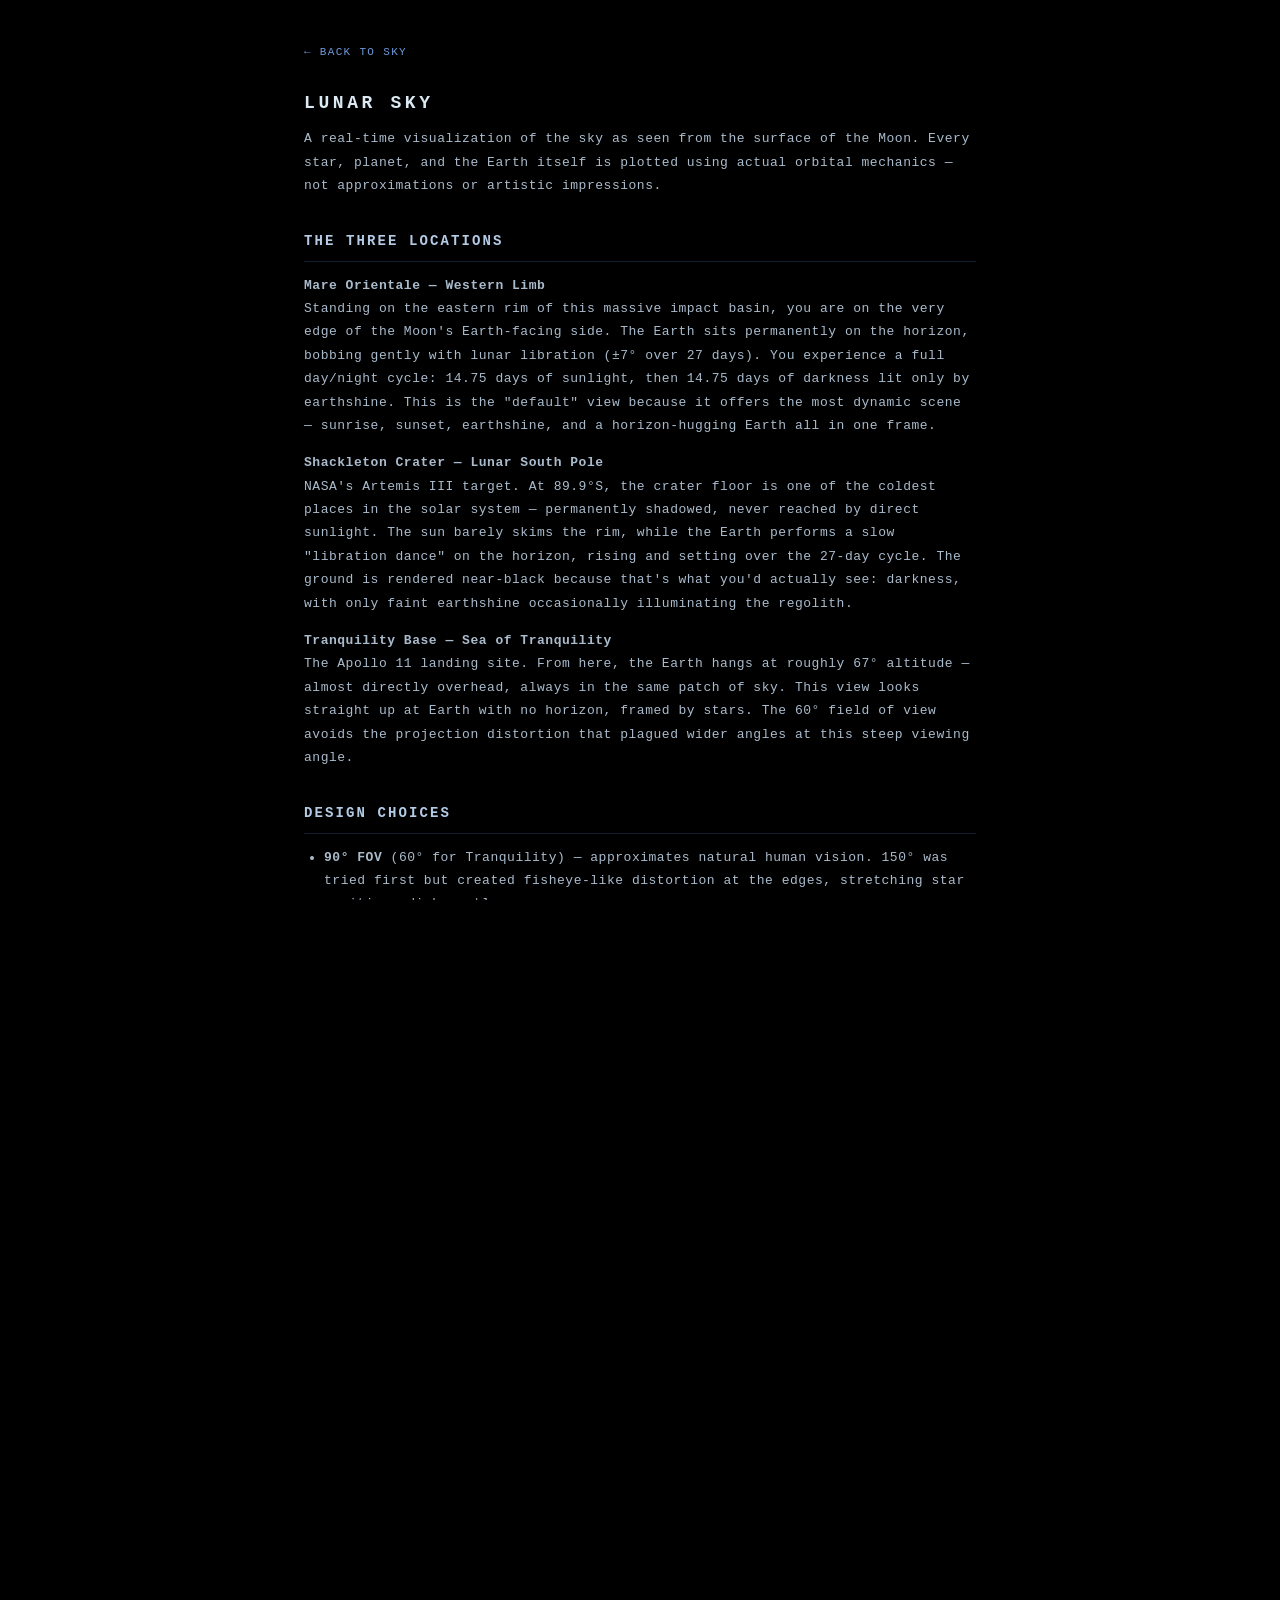
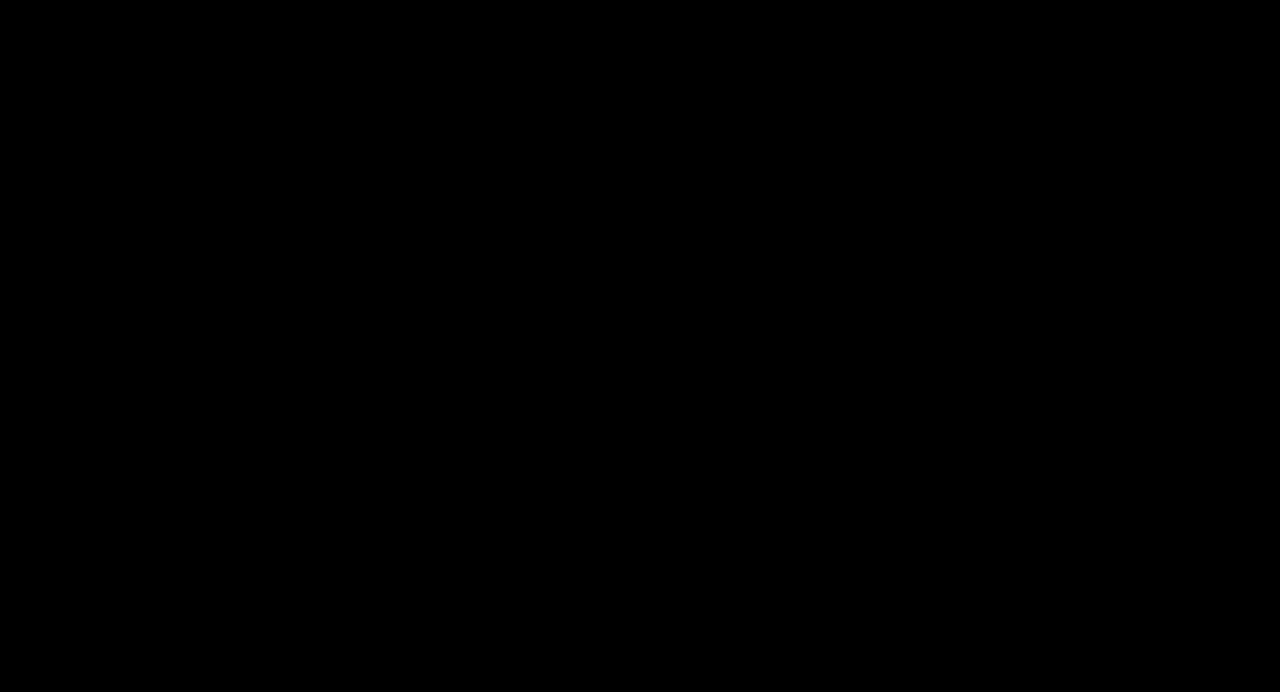
==== templates/about.html @ 799e524d "Events ON by default, localStorage persistence, brighter fonts, mobile layout, Orientale default, Ab" ====
<!DOCTYPE html>
<html lang="en">
<head>
<meta charset="UTF-8">
<meta name="viewport" content="width=device-width, initial-scale=1.0">
<title>About &mdash; Lunar Sky</title>
<link rel="stylesheet" href="/static/css/style.css">
</head>
<body style="background:#000;overflow-y:auto">

<div class="about-page">
<a href="/" class="about-back">&larr; BACK TO SKY</a>

<h1>LUNAR SKY</h1>
<p>A real-time visualization of the sky as seen from the surface of the Moon. Every star, planet, and the Earth itself is plotted using actual orbital mechanics &mdash; not approximations or artistic impressions.</p>

<h2>THE THREE LOCATIONS</h2>

<p><strong>Mare Orientale &mdash; Western Limb</strong><br>
Standing on the eastern rim of this massive impact basin, you are on the very edge of the Moon's Earth-facing side. The Earth sits permanently on the horizon, bobbing gently with lunar libration (&plusmn;7&deg; over 27 days). You experience a full day/night cycle: 14.75 days of sunlight, then 14.75 days of darkness lit only by earthshine. This is the "default" view because it offers the most dynamic scene &mdash; sunrise, sunset, earthshine, and a horizon-hugging Earth all in one frame.</p>

<p><strong>Shackleton Crater &mdash; Lunar South Pole</strong><br>
NASA's Artemis III target. At 89.9&deg;S, the crater floor is one of the coldest places in the solar system &mdash; permanently shadowed, never reached by direct sunlight. The sun barely skims the rim, while the Earth performs a slow "libration dance" on the horizon, rising and setting over the 27-day cycle. The ground is rendered near-black because that's what you'd actually see: darkness, with only faint earthshine occasionally illuminating the regolith.</p>

<p><strong>Tranquility Base &mdash; Sea of Tranquility</strong><br>
The Apollo 11 landing site. From here, the Earth hangs at roughly 67&deg; altitude &mdash; almost directly overhead, always in the same patch of sky. This view looks straight up at Earth with no horizon, framed by stars. The 60&deg; field of view avoids the projection distortion that plagued wider angles at this steep viewing angle.</p>

<h2>DESIGN CHOICES</h2>

<ul>
<li><strong>90&deg; FOV</strong> (60&deg; for Tranquility) &mdash; approximates natural human vision. 150&deg; was tried first but created fisheye-like distortion at the edges, stretching star positions dishonestly.</li>
<li><strong>Rotating Earth</strong> &mdash; the DSCOVR/EPIC satellite image is rotated at 15&deg;/hour based on its capture timestamp, so continents move across the disk as they would in reality.</li>
<li><strong>No atmospheric scattering</strong> &mdash; the Moon has no atmosphere. Stars don't twinkle, they appear as steady points. There is no blue sky gradient, no horizon glow. Stars are visible during lunar day (the sun doesn't wash them out in a vacuum).</li>
<li><strong>Permanent shadow at Shackleton</strong> &mdash; the crater floor never sees direct sunlight. The panorama is darkened to near-black, with subtle blue earthshine glow when the Earth is above the horizon.</li>
<li><strong>Phase terminator</strong> &mdash; the day/night line on Earth is computed from the Moon's synodic phase, matching what you'd actually see from the lunar surface.</li>
<li><strong>Earth angular size</strong> &mdash; 1.9&deg; apparent diameter (3.7&times; our Moon as seen from Earth), rendered at 1.6&times; true scale for readability at screen resolutions.</li>
</ul>

<h2>EPHEMERIS SOURCES</h2>

<ul>
<li><strong>VSOP87</strong> &mdash; primary planetary position engine (Sun, Mercury through Neptune), running client-side in JavaScript</li>
<li><strong>JPL Horizons</strong> &mdash; server-side refinement for bright planets, cached and served via API every 10 minutes</li>
<li><strong>IAU Lunar Coordinates</strong> &mdash; selenographic observer positions, lunar local sidereal time</li>
<li><strong>DSCOVR/EPIC</strong> &mdash; real Earth photographs from NASA's Deep Space Climate Observatory at the Sun-Earth L1 point, updated every ~2 hours</li>
<li><strong>Yale Bright Star Catalog</strong> &mdash; ~9,000 stars to magnitude 6.5, with B-V color indices for accurate star colors</li>
<li><strong>Panorama</strong> &mdash; Apollo 11 Lunar Surface Closeup Camera photograph (NASA/Buzz Aldrin), used as horizon texture</li>
</ul>

<h2>WHAT'S REAL, WHAT'S NOT</h2>

<ul>
<li><strong>Real:</strong> Star positions, planet positions, Earth phase, Earth altitude/azimuth, sunrise/sunset timing, libration effects, earthshine brightness</li>
<li><strong>Approximate:</strong> Earth rotation (15&deg;/hr from EPIC capture time), Milky Way rendering, libration amplitude</li>
<li><strong>Artistic license:</strong> Earth rendered at 1.6&times; true angular size, panorama reused across locations (Apollo 11 photo regardless of site), star glow halos</li>
</ul>

<h2>TECHNICAL NOTES</h2>

<p>Everything runs in the browser via HTML5 Canvas. The server (Flask on GCP e2-micro) only provides cached Horizons data and EPIC Earth images. No WebGL, no Three.js &mdash; just 2D canvas and math.</p>

<p>The lunar local sidereal time computation accounts for the Moon's synchronous rotation, converting Earth-centric RA/Dec coordinates into selenographic alt/azimuth. Earth's position is computed directly from selenographic geometry rather than the inverse-Moon approach, which is more accurate for limb and polar observers.</p>

<p class="dim" style="margin-top:32px">Built by Jim Wilson &middot; 2026 &middot; <a href="https://github.com/NittanySeaLion/space">Source on GitHub</a></p>

</div>
</body>
</html>
---- static/css/style.css ----
*{margin:0;padding:0;box-sizing:border-box}
html,body{width:100%;height:100%;background:#000;overflow:hidden}
canvas{display:block;width:100%;height:100%}

#hud{
  position:fixed;bottom:0;left:0;right:0;
  padding:16px 26px 22px;
  background:linear-gradient(0deg,rgba(0,0,0,.78) 0%,transparent 100%);
  display:flex;justify-content:space-between;align-items:flex-end;
  pointer-events:none;font-family:'Courier New',monospace;
  font-size:11px;letter-spacing:.11em;color:rgba(200,220,240,.75);z-index:10;
}
.hc{display:flex;flex-direction:column;gap:3px}
.hc.r{align-items:flex-end;text-align:right}
.bright{color:rgba(230,240,255,.95)}
.dim{color:rgba(150,175,200,.55);font-size:9px}

#tooltip{
  position:fixed;pointer-events:none;z-index:20;
  background:rgba(2,4,10,.92);border:1px solid rgba(60,100,160,.5);
  padding:8px 13px;font-family:'Courier New',monospace;font-size:11px;
  letter-spacing:.09em;color:rgba(210,225,250,.95);display:none;line-height:1.7;
}
.ttn{font-size:13px;color:rgba(230,245,255,1);margin-bottom:1px}

#ov{
  position:fixed;inset:0;z-index:50;background:#000;
  display:flex;align-items:center;justify-content:center;
  flex-direction:column;gap:14px;font-family:'Courier New',monospace;
  font-size:11px;letter-spacing:.28em;color:rgba(140,180,230,.85);
  transition:opacity 1.5s;
}
.spin{width:32px;height:32px;border:1px solid rgba(40,80,130,.4);border-top-color:rgba(100,160,220,.8);border-radius:50%;animation:sp 1.2s linear infinite}
@keyframes sp{to{transform:rotate(360deg)}}

#mission-badge{
  position:fixed;top:50px;left:50%;transform:translateX(-50%);
  font-family:'Courier New',monospace;font-size:9px;letter-spacing:.22em;
  color:rgba(165,195,235,.7);pointer-events:none;z-index:10;
  text-align:center;line-height:1.6;white-space:nowrap;
}

/* ── Top controls container ──────────────────────────────────────────────── */
#top-controls{
  position:fixed;top:16px;left:16px;z-index:10;
  display:flex;gap:4px;
}
.top-btn{
  background:rgba(2,4,10,.8);border:1px solid rgba(60,100,160,.5);
  color:rgba(180,215,250,.9);font-family:'Courier New',monospace;
  font-size:10px;letter-spacing:.11em;padding:5px 9px;
  cursor:pointer;outline:none;transition:border-color .2s,color .2s;
}
.top-btn:hover{border-color:rgba(100,160,240,.7);color:rgba(220,240,255,1)}
.top-btn.off{color:rgba(100,130,170,.6);border-color:rgba(50,80,120,.4)}

#fsBtn{display:flex;align-items:center;gap:6px}
#fsBtn svg{width:12px;height:12px;fill:currentColor}

/* ── Location selector ──────────────────────────────────────────────────── */
#loc-selector{
  position:fixed;top:16px;left:50%;transform:translateX(-50%);
  z-index:10;display:flex;gap:2px;
}
.loc-btn{
  background:rgba(2,4,10,.8);border:1px solid rgba(60,100,160,.4);
  color:rgba(165,195,235,.7);font-family:'Courier New',monospace;
  font-size:9px;letter-spacing:.12em;padding:5px 10px;
  text-decoration:none;transition:all .2s;cursor:pointer;
}
.loc-btn:hover{border-color:rgba(100,160,240,.7);color:rgba(220,240,255,1)}
.loc-btn.active{border-color:rgba(100,160,240,.8);color:rgba(235,245,255,.98);background:rgba(20,40,80,.6)}

/* ── About link ─────────────────────────────────────────────────────────── */
#about-link{
  position:fixed;bottom:8px;left:50%;transform:translateX(-50%);
  z-index:10;font-family:'Courier New',monospace;font-size:8px;
  letter-spacing:.15em;color:rgba(120,155,200,.45);text-decoration:none;
  transition:color .2s;
}
#about-link:hover{color:rgba(180,210,250,.8)}

/* ── Events panel ────────────────────────────────────────────────────────── */
#events-panel{
  position:fixed;right:16px;top:50%;transform:translateY(-50%);
  z-index:10;background:rgba(2,4,10,.82);
  border:1px solid rgba(60,100,160,.4);
  padding:14px 16px;font-family:'Courier New',monospace;
  font-size:10px;letter-spacing:.10em;color:rgba(190,210,240,.8);
  line-height:1.85;min-width:210px;pointer-events:none;
  transition:opacity .3s, transform .3s;
}
#events-panel.hidden{opacity:0;pointer-events:none;transform:translateY(-50%) translateX(20px)}
#events-panel .ep-title{
  color:rgba(230,240,255,.95);font-size:9px;letter-spacing:.22em;
  margin-bottom:8px;border-bottom:1px solid rgba(60,100,160,.3);
  padding-bottom:5px;
}
#events-panel .ep-val{color:rgba(240,248,255,.98)}
#events-panel .ep-soon{color:rgba(255,225,110,.95)}
#events-panel .ep-dim{color:rgba(130,160,200,.6);font-size:9px}
#events-panel .ep-sep{border-top:1px solid rgba(60,100,160,.2);margin:6px 0}

/* ── Mobile / small screen ───────────────────────────────────────────────── */
@media (max-width: 700px) {
  /* Stack control buttons vertically on left */
  .top-btn{position:static;display:block;margin:0}
  #fsBtn,#lblBtn,#evtBtn{left:auto}

  #top-controls{
    position:fixed;top:8px;left:8px;z-index:10;
    display:flex;flex-direction:column;gap:4px;
  }

  /* Location selector below controls */
  #loc-selector{
    top:auto;bottom:80px;left:50%;
    flex-wrap:wrap;justify-content:center;
  }

  /* Mission badge below location selector */
  #mission-badge{top:auto;bottom:120px;font-size:8px;white-space:normal;max-width:90vw}

  /* Events panel at bottom-left, smaller */
  #events-panel{
    right:auto;left:8px;top:auto;bottom:80px;
    transform:none;font-size:9px;min-width:auto;max-width:55vw;
    padding:10px 12px;
  }
  #events-panel.hidden{transform:translateX(-20px)}

  /* HUD smaller */
  #hud{font-size:9px;padding:10px 14px 14px}
}

/* ── About page styles ───────────────────────────────────────────────────── */
.about-page{
  max-width:720px;margin:0 auto;padding:40px 24px 60px;
  font-family:'Courier New',monospace;color:rgba(200,220,240,.85);
  line-height:1.8;font-size:13px;letter-spacing:.04em;
}
.about-page h1{
  font-size:18px;color:rgba(230,245,255,.95);letter-spacing:.2em;
  margin-bottom:8px;
}
.about-page h2{
  font-size:14px;color:rgba(200,225,255,.9);letter-spacing:.15em;
  margin:32px 0 12px;border-bottom:1px solid rgba(60,100,160,.3);
  padding-bottom:6px;
}
.about-page p{margin-bottom:14px}
.about-page a{color:rgba(130,180,255,.85);text-decoration:none}
.about-page a:hover{color:rgba(180,210,255,1);text-decoration:underline}
.about-page ul{margin:8px 0 14px 20px}
.about-page li{margin-bottom:6px}
.about-page .dim{color:rgba(130,160,200,.55);font-size:11px}
.about-back{
  display:inline-block;margin-bottom:24px;color:rgba(130,180,255,.8);
  text-decoration:none;font-size:11px;letter-spacing:.12em;
}
.about-back:hover{color:rgba(200,225,255,1)}
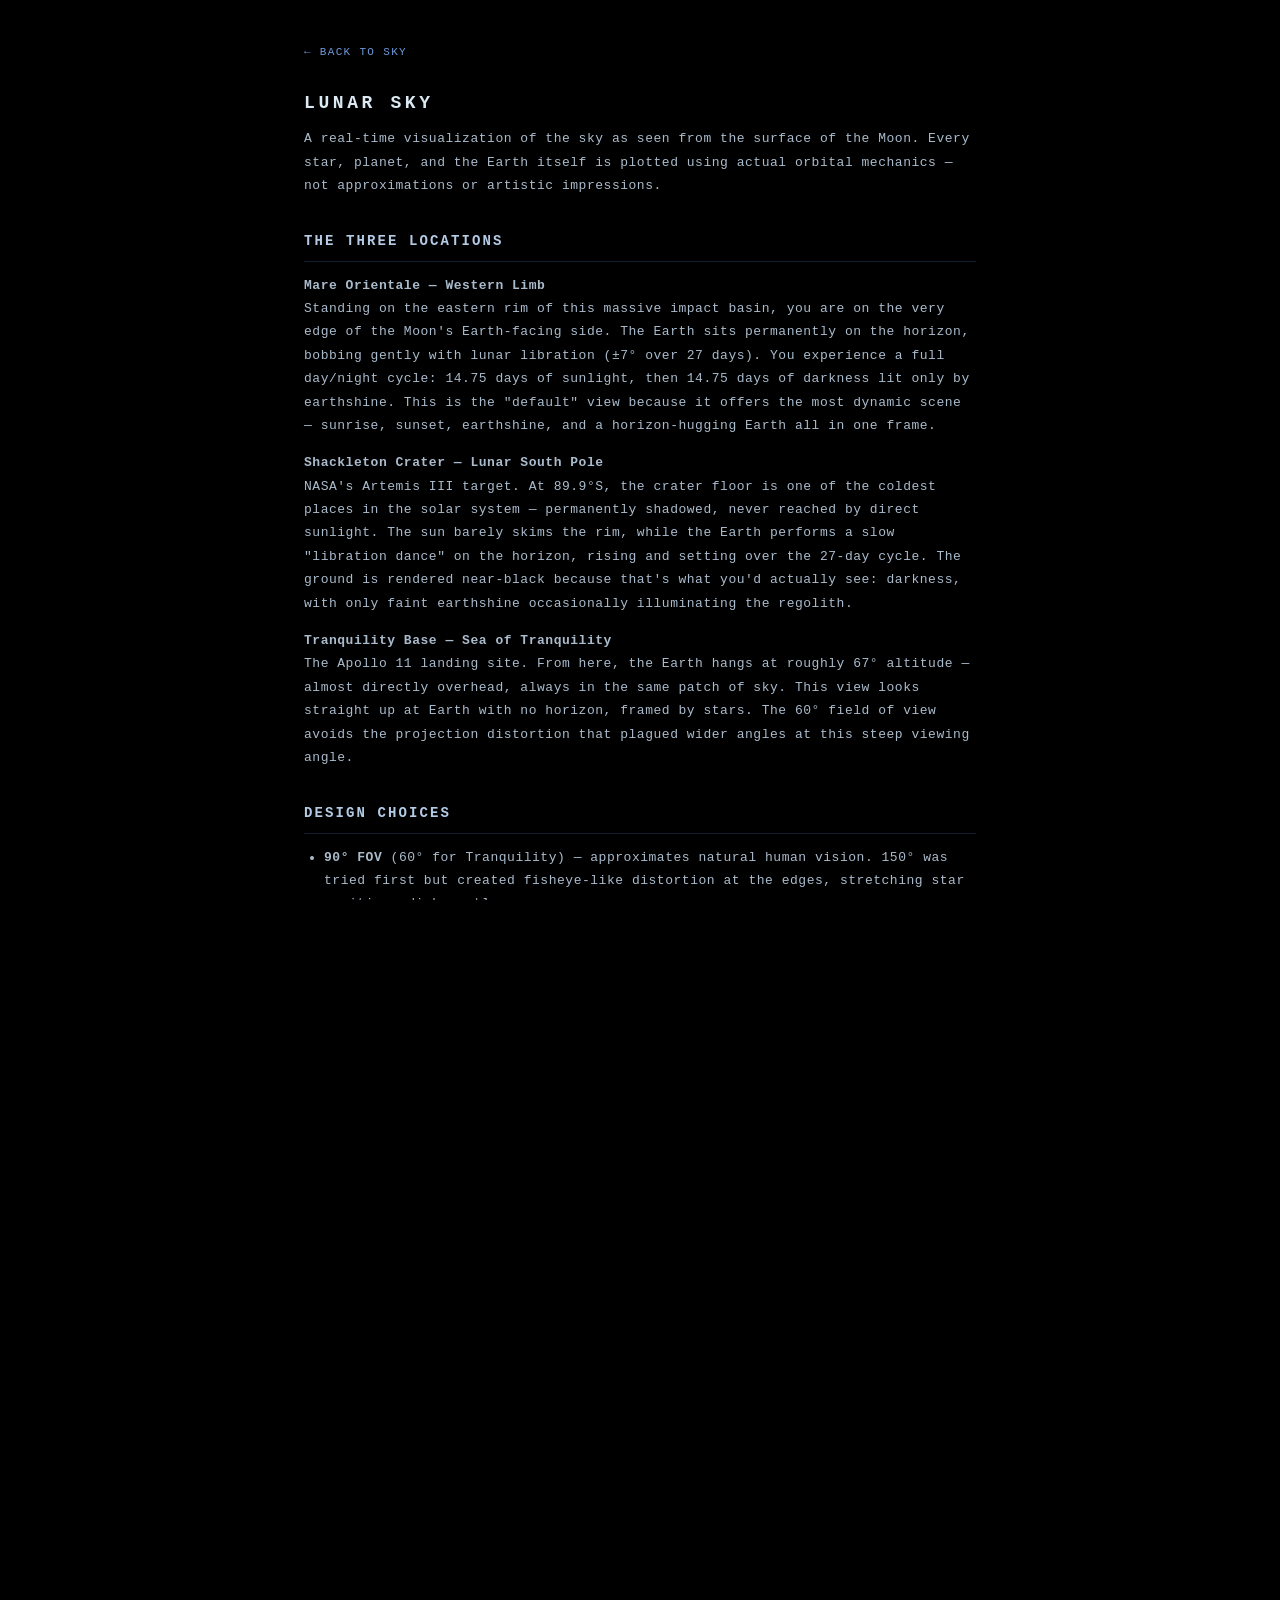
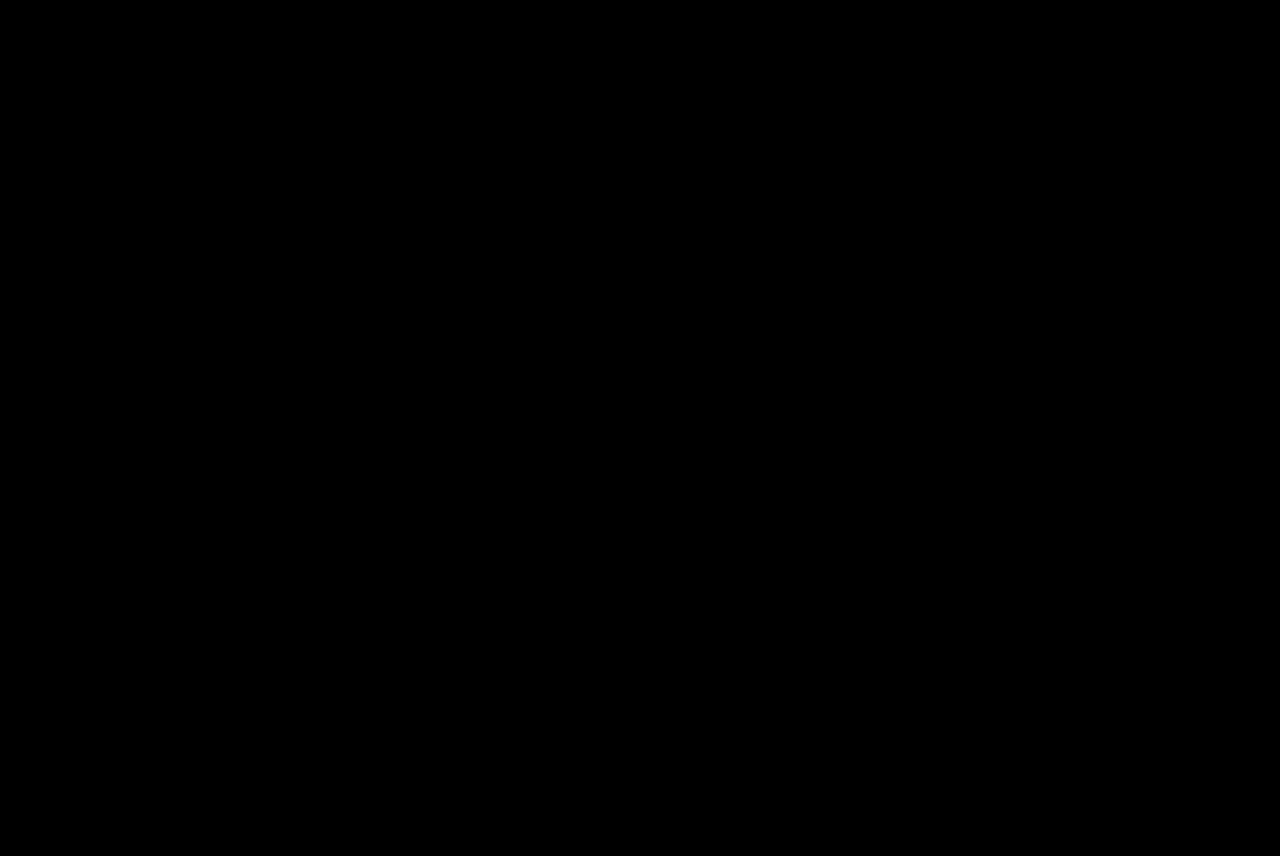
==== commit 4d9b7c3d: "Tranquility Earth near top, Orientale default/first, About upper-right, mobile hamburger - Tranquili" ====
--- a/templates/about.html
+++ b/templates/about.html
@@ -52,8 +52,12 @@
 <ul>
 <li><strong>Real:</strong> Star positions, planet positions, Earth phase, Earth altitude/azimuth, sunrise/sunset timing, libration effects, earthshine brightness</li>
 <li><strong>Approximate:</strong> Earth rotation (15&deg;/hr from EPIC capture time), Milky Way rendering, libration amplitude</li>
-<li><strong>Artistic license:</strong> Earth rendered at 1.6&times; true angular size, panorama reused across locations (Apollo 11 photo regardless of site), star glow halos</li>
+<li><strong>Artistic license:</strong> Earth rendered at 1.6&times; true angular size, star glow halos</li>
 </ul>
+
+<h2>LUNAR SURFACE PANORAMA</h2>
+
+<p>The horizon panorama used at all locations is a single photograph taken by Buzz Aldrin during the Apollo 11 mission at the Sea of Tranquility. It does not represent the actual surface at Shackleton Crater or Mare Orientale &mdash; no boots-on-the-ground photography exists for those locations. At Shackleton, the panorama is darkened to near-black to reflect the permanent shadow of the crater floor. At Mare Orientale, it cycles between lit and dark with the 29.5-day lunar day.</p>
 
 <h2>TECHNICAL NOTES</h2>
 
@@ -61,8 +65,6 @@
 
 <p>The lunar local sidereal time computation accounts for the Moon's synchronous rotation, converting Earth-centric RA/Dec coordinates into selenographic alt/azimuth. Earth's position is computed directly from selenographic geometry rather than the inverse-Moon approach, which is more accurate for limb and polar observers.</p>
 
-<p class="dim" style="margin-top:32px">Built by Jim Wilson &middot; 2026 &middot; <a href="https://github.com/NittanySeaLion/space">Source on GitHub</a></p>
-
 </div>
 </body>
 </html>
--- a/static/css/style.css
+++ b/static/css/style.css
@@ -71,14 +71,14 @@
 .loc-btn:hover{border-color:rgba(100,160,240,.7);color:rgba(220,240,255,1)}
 .loc-btn.active{border-color:rgba(100,160,240,.8);color:rgba(235,245,255,.98);background:rgba(20,40,80,.6)}
 
-/* ── About link ─────────────────────────────────────────────────────────── */
+/* ── About link (upper right, desktop) ───────────────────────────────────── */
 #about-link{
-  position:fixed;bottom:8px;left:50%;transform:translateX(-50%);
-  z-index:10;font-family:'Courier New',monospace;font-size:8px;
-  letter-spacing:.15em;color:rgba(120,155,200,.45);text-decoration:none;
+  position:fixed;top:20px;right:16px;
+  z-index:10;font-family:'Courier New',monospace;font-size:9px;
+  letter-spacing:.12em;color:rgba(140,175,220,.6);text-decoration:none;
   transition:color .2s;
 }
-#about-link:hover{color:rgba(180,210,250,.8)}
+#about-link:hover{color:rgba(200,225,255,.9)}
 
 /* ── Events panel ────────────────────────────────────────────────────────── */
 #events-panel{
@@ -101,36 +101,59 @@
 #events-panel .ep-dim{color:rgba(130,160,200,.6);font-size:9px}
 #events-panel .ep-sep{border-top:1px solid rgba(60,100,160,.2);margin:6px 0}
 
+/* ── Hamburger button (mobile only) ──────────────────────────────────────── */
+#hamburger{
+  display:none;position:fixed;top:12px;right:12px;z-index:30;
+  background:rgba(2,4,10,.85);border:1px solid rgba(60,100,160,.5);
+  color:rgba(180,215,250,.9);cursor:pointer;padding:8px;
+  width:40px;height:40px;
+}
+#hamburger svg{width:24px;height:24px;fill:currentColor}
+
+/* ── Mobile menu (hidden by default) ─────────────────────────────────────── */
+#mobile-menu{
+  display:none;position:fixed;top:0;right:0;z-index:25;
+  background:rgba(2,4,10,.95);border-left:1px solid rgba(60,100,160,.3);
+  padding:60px 20px 30px;min-width:180px;
+  font-family:'Courier New',monospace;
+  transform:translateX(100%);transition:transform .25s ease;
+}
+#mobile-menu.open{transform:translateX(0)}
+.mm-section{display:flex;flex-direction:column;gap:6px;margin-bottom:16px}
+.mm-btn{
+  display:block;background:none;border:1px solid rgba(60,100,160,.35);
+  color:rgba(180,215,250,.85);font-family:'Courier New',monospace;
+  font-size:10px;letter-spacing:.12em;padding:8px 14px;
+  text-decoration:none;text-align:left;cursor:pointer;
+  transition:all .2s;
+}
+.mm-btn:hover{border-color:rgba(100,160,240,.7);color:rgba(220,240,255,1)}
+.mm-btn.active{border-color:rgba(100,160,240,.8);color:rgba(235,245,255,.98);background:rgba(20,40,80,.5)}
+
 /* ── Mobile / small screen ───────────────────────────────────────────────── */
 @media (max-width: 700px) {
-  /* Stack control buttons vertically on left */
-  .top-btn{position:static;display:block;margin:0}
-  #fsBtn,#lblBtn,#evtBtn{left:auto}
+  /* Hide desktop controls, show hamburger */
+  #top-controls,#loc-selector,#about-link{display:none !important}
+  #hamburger{display:block}
+  #mobile-menu{display:block}
 
-  #top-controls{
-    position:fixed;top:8px;left:8px;z-index:10;
-    display:flex;flex-direction:column;gap:4px;
+  /* Mission badge: smaller, no nowrap */
+  #mission-badge{top:14px;font-size:7px;white-space:normal;max-width:70vw;left:12px;transform:none}
+
+  /* Events panel: bottom of screen, full width, compact */
+  #events-panel{
+    right:0;left:0;top:auto;bottom:0;
+    transform:none;font-size:9px;min-width:auto;
+    padding:10px 14px;border:none;border-top:1px solid rgba(60,100,160,.3);
+    max-height:35vh;overflow-y:auto;
   }
+  #events-panel.hidden{opacity:0;pointer-events:none;transform:translateY(100%)}
 
-  /* Location selector below controls */
-  #loc-selector{
-    top:auto;bottom:80px;left:50%;
-    flex-wrap:wrap;justify-content:center;
-  }
+  /* HUD above events panel */
+  #hud{font-size:9px;padding:8px 12px 10px;bottom:0}
 
-  /* Mission badge below location selector */
-  #mission-badge{top:auto;bottom:120px;font-size:8px;white-space:normal;max-width:90vw}
-
-  /* Events panel at bottom-left, smaller */
-  #events-panel{
-    right:auto;left:8px;top:auto;bottom:80px;
-    transform:none;font-size:9px;min-width:auto;max-width:55vw;
-    padding:10px 12px;
-  }
-  #events-panel.hidden{transform:translateX(-20px)}
-
-  /* HUD smaller */
-  #hud{font-size:9px;padding:10px 14px 14px}
+  /* Tooltip: smaller on mobile */
+  #tooltip{font-size:9px;max-width:60vw}
 }
 
 /* ── About page styles ───────────────────────────────────────────────────── */
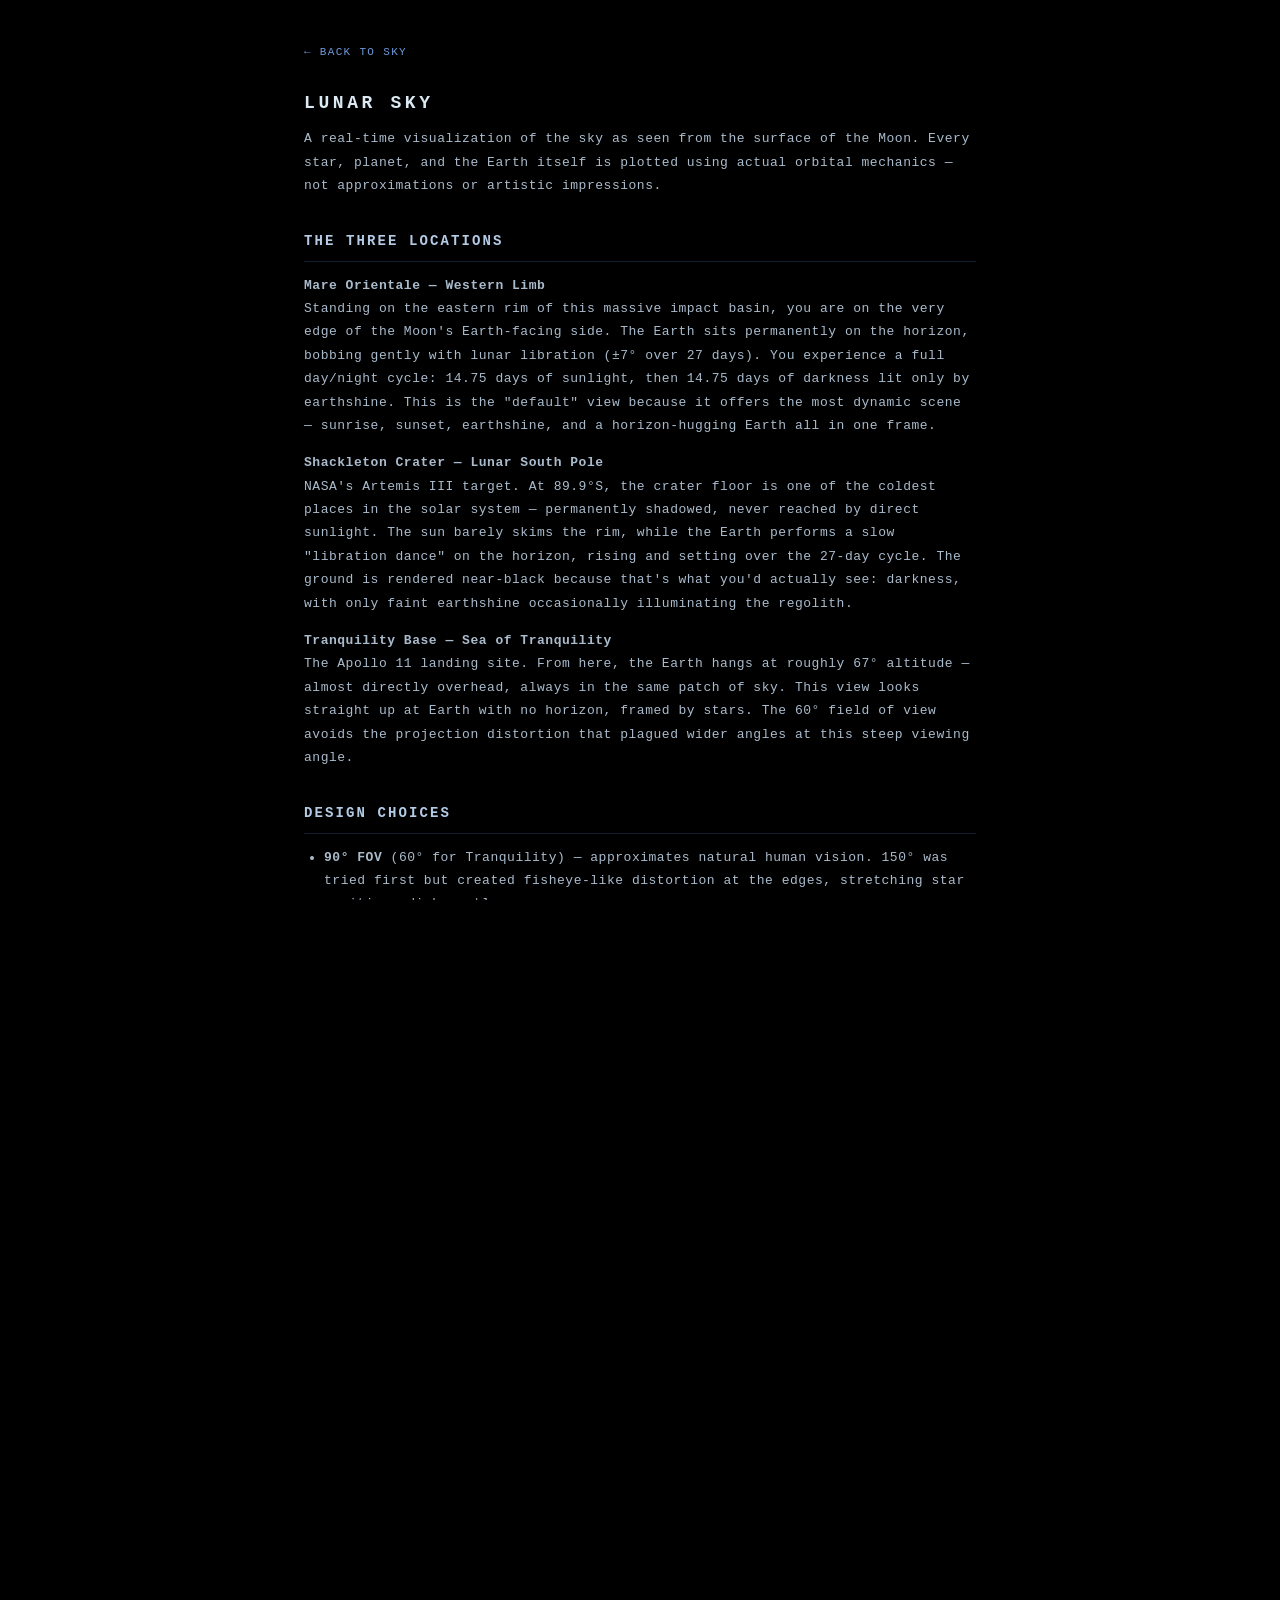
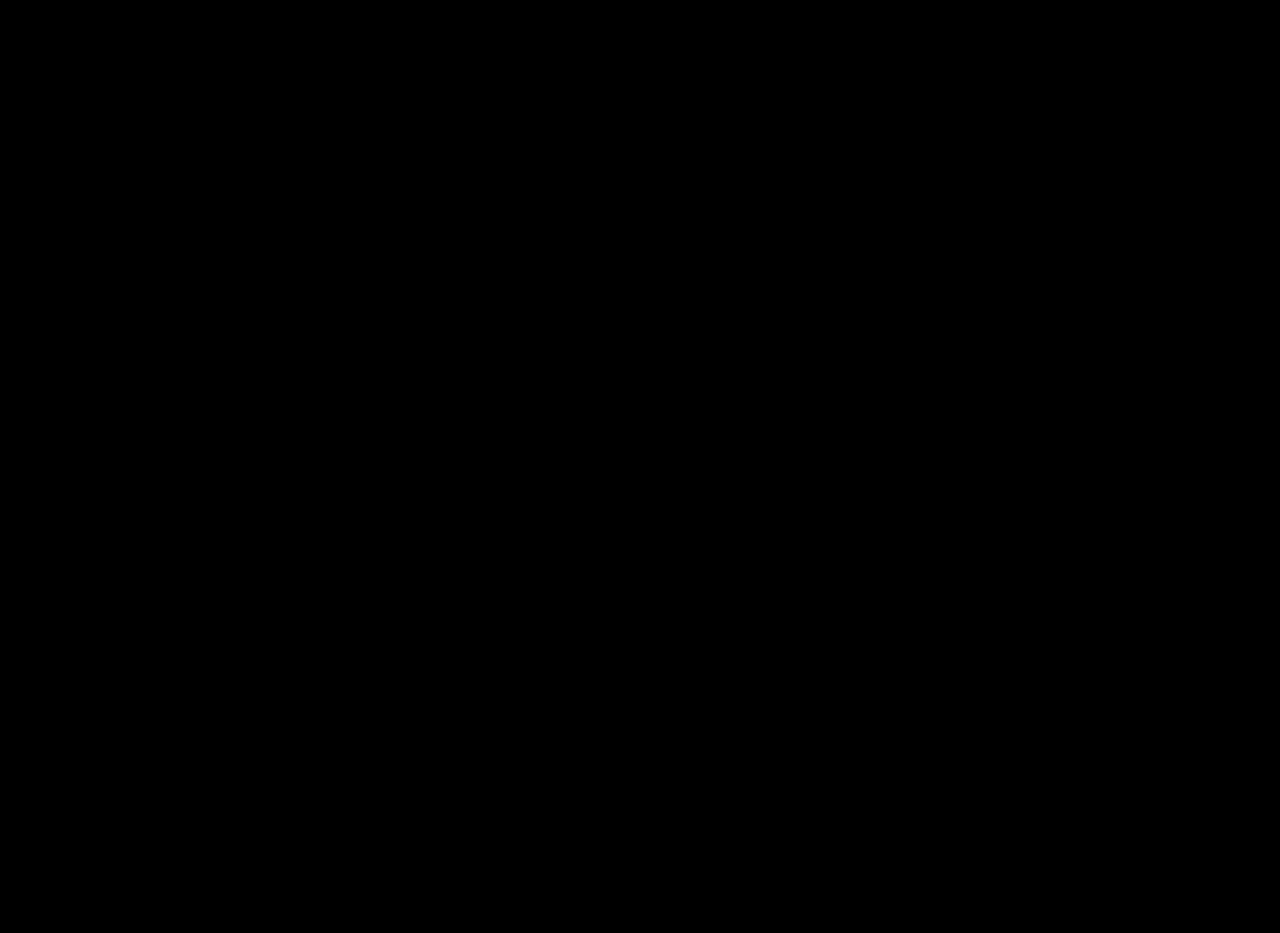
==== commit 6a0b27b3: "Real Milky Way panorama (ESO/Brunier), mobile events to top - Replace procedural Milky Way with ESO/" ====
--- a/templates/about.html
+++ b/templates/about.html
@@ -44,14 +44,15 @@
 <li><strong>IAU Lunar Coordinates</strong> &mdash; selenographic observer positions, lunar local sidereal time</li>
 <li><strong>DSCOVR/EPIC</strong> &mdash; real Earth photographs from NASA's Deep Space Climate Observatory at the Sun-Earth L1 point, updated every ~2 hours</li>
 <li><strong>Yale Bright Star Catalog</strong> &mdash; ~9,000 stars to magnitude 6.5, with B-V color indices for accurate star colors</li>
+<li><strong>Milky Way</strong> &mdash; ESO/S. Brunier 360&deg; panorama (<a href="https://www.eso.org/public/images/eso0932a/">eso0932a</a>, CC BY 4.0), projected from equatorial coordinates onto the lunar sky</li>
 <li><strong>Panorama</strong> &mdash; Apollo 11 Lunar Surface Closeup Camera photograph (NASA/Buzz Aldrin), used as horizon texture</li>
 </ul>
 
 <h2>WHAT'S REAL, WHAT'S NOT</h2>
 
 <ul>
-<li><strong>Real:</strong> Star positions, planet positions, Earth phase, Earth altitude/azimuth, sunrise/sunset timing, libration effects, earthshine brightness</li>
-<li><strong>Approximate:</strong> Earth rotation (15&deg;/hr from EPIC capture time), Milky Way rendering, libration amplitude</li>
+<li><strong>Real:</strong> Star positions, planet positions, Earth phase, Earth altitude/azimuth, sunrise/sunset timing, libration effects, earthshine brightness, Milky Way position and structure</li>
+<li><strong>Approximate:</strong> Earth rotation (15&deg;/hr from EPIC capture time), libration amplitude</li>
 <li><strong>Artistic license:</strong> Earth rendered at 1.6&times; true angular size, star glow halos</li>
 </ul>
 
--- a/static/css/style.css
+++ b/static/css/style.css
@@ -140,14 +140,14 @@
   /* Mission badge: smaller, no nowrap */
   #mission-badge{top:14px;font-size:7px;white-space:normal;max-width:70vw;left:12px;transform:none}
 
-  /* Events panel: bottom of screen, full width, compact */
+  /* Events panel: top of screen, full width, compact */
   #events-panel{
-    right:0;left:0;top:auto;bottom:0;
+    right:0;left:0;top:50px;bottom:auto;
     transform:none;font-size:9px;min-width:auto;
-    padding:10px 14px;border:none;border-top:1px solid rgba(60,100,160,.3);
+    padding:10px 14px;border:none;border-bottom:1px solid rgba(60,100,160,.3);
     max-height:35vh;overflow-y:auto;
   }
-  #events-panel.hidden{opacity:0;pointer-events:none;transform:translateY(100%)}
+  #events-panel.hidden{opacity:0;pointer-events:none;transform:translateY(-100%)}
 
   /* HUD above events panel */
   #hud{font-size:9px;padding:8px 12px 10px;bottom:0}
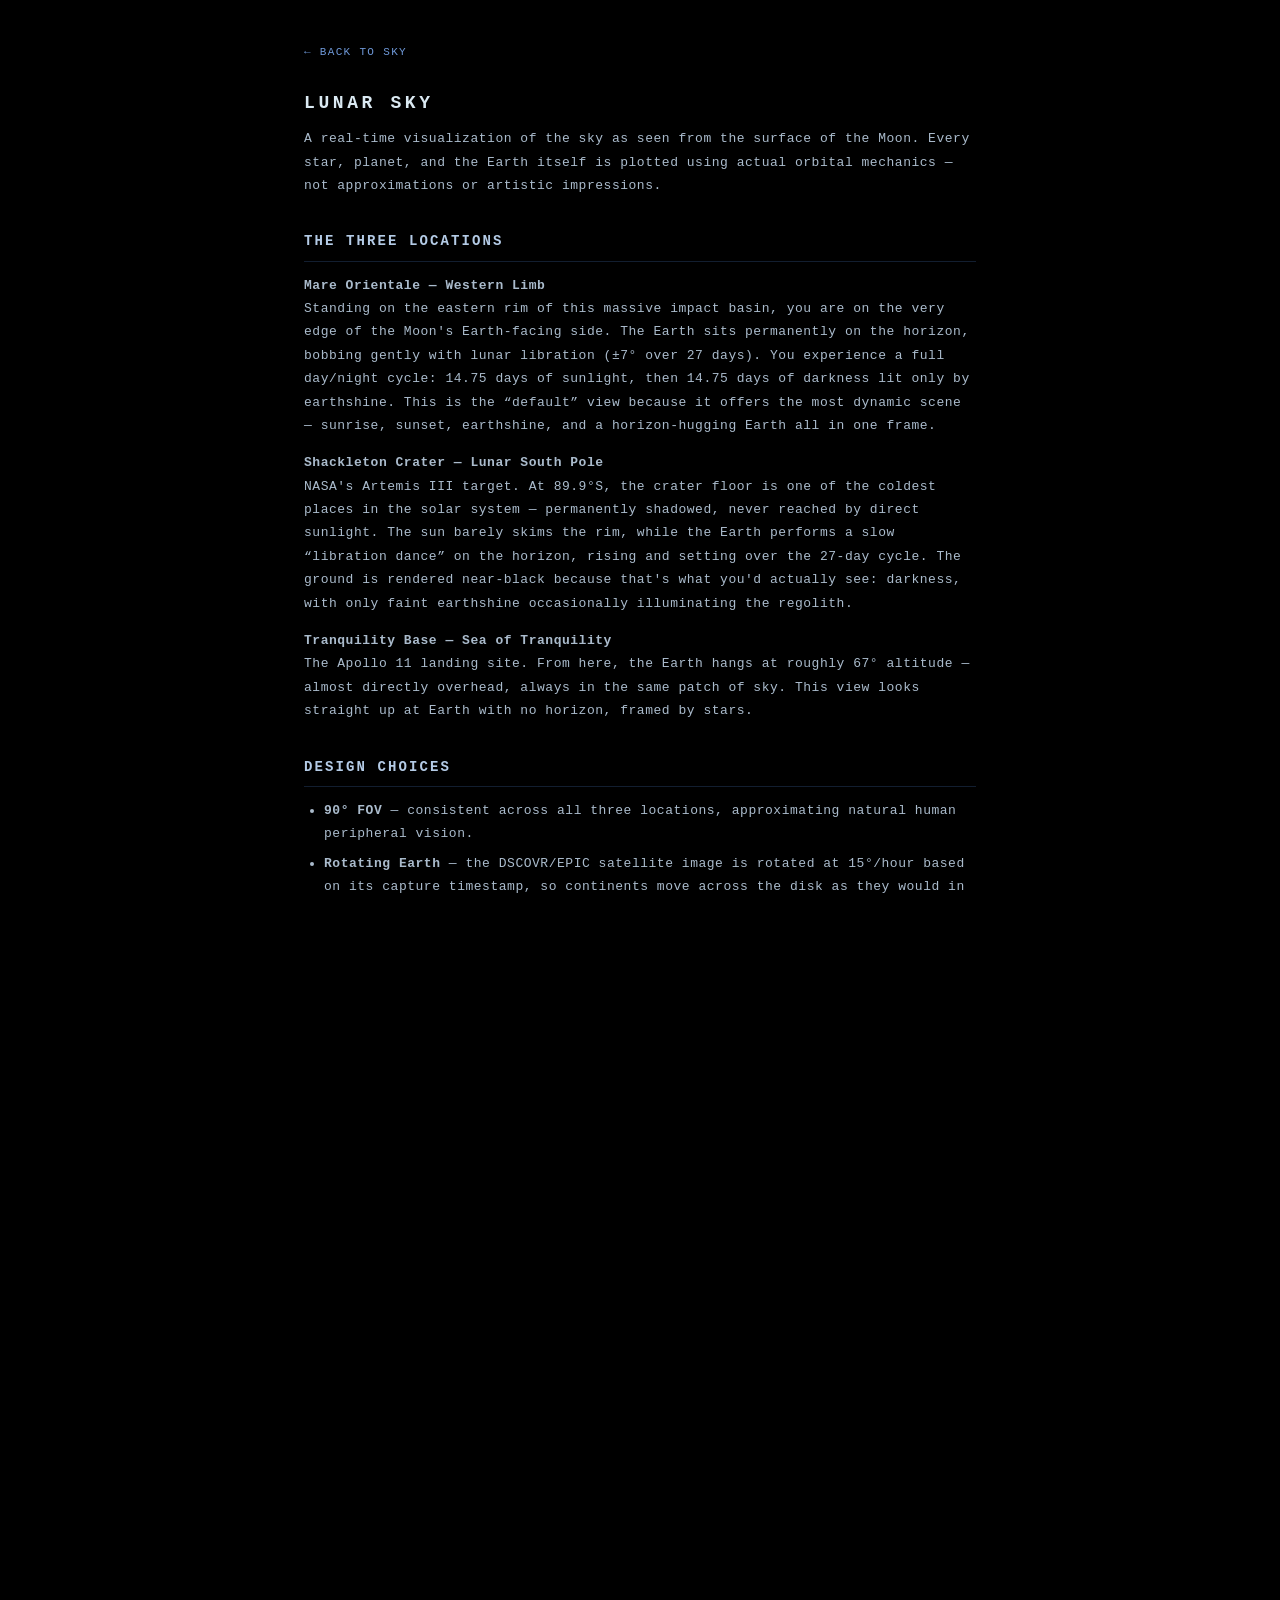
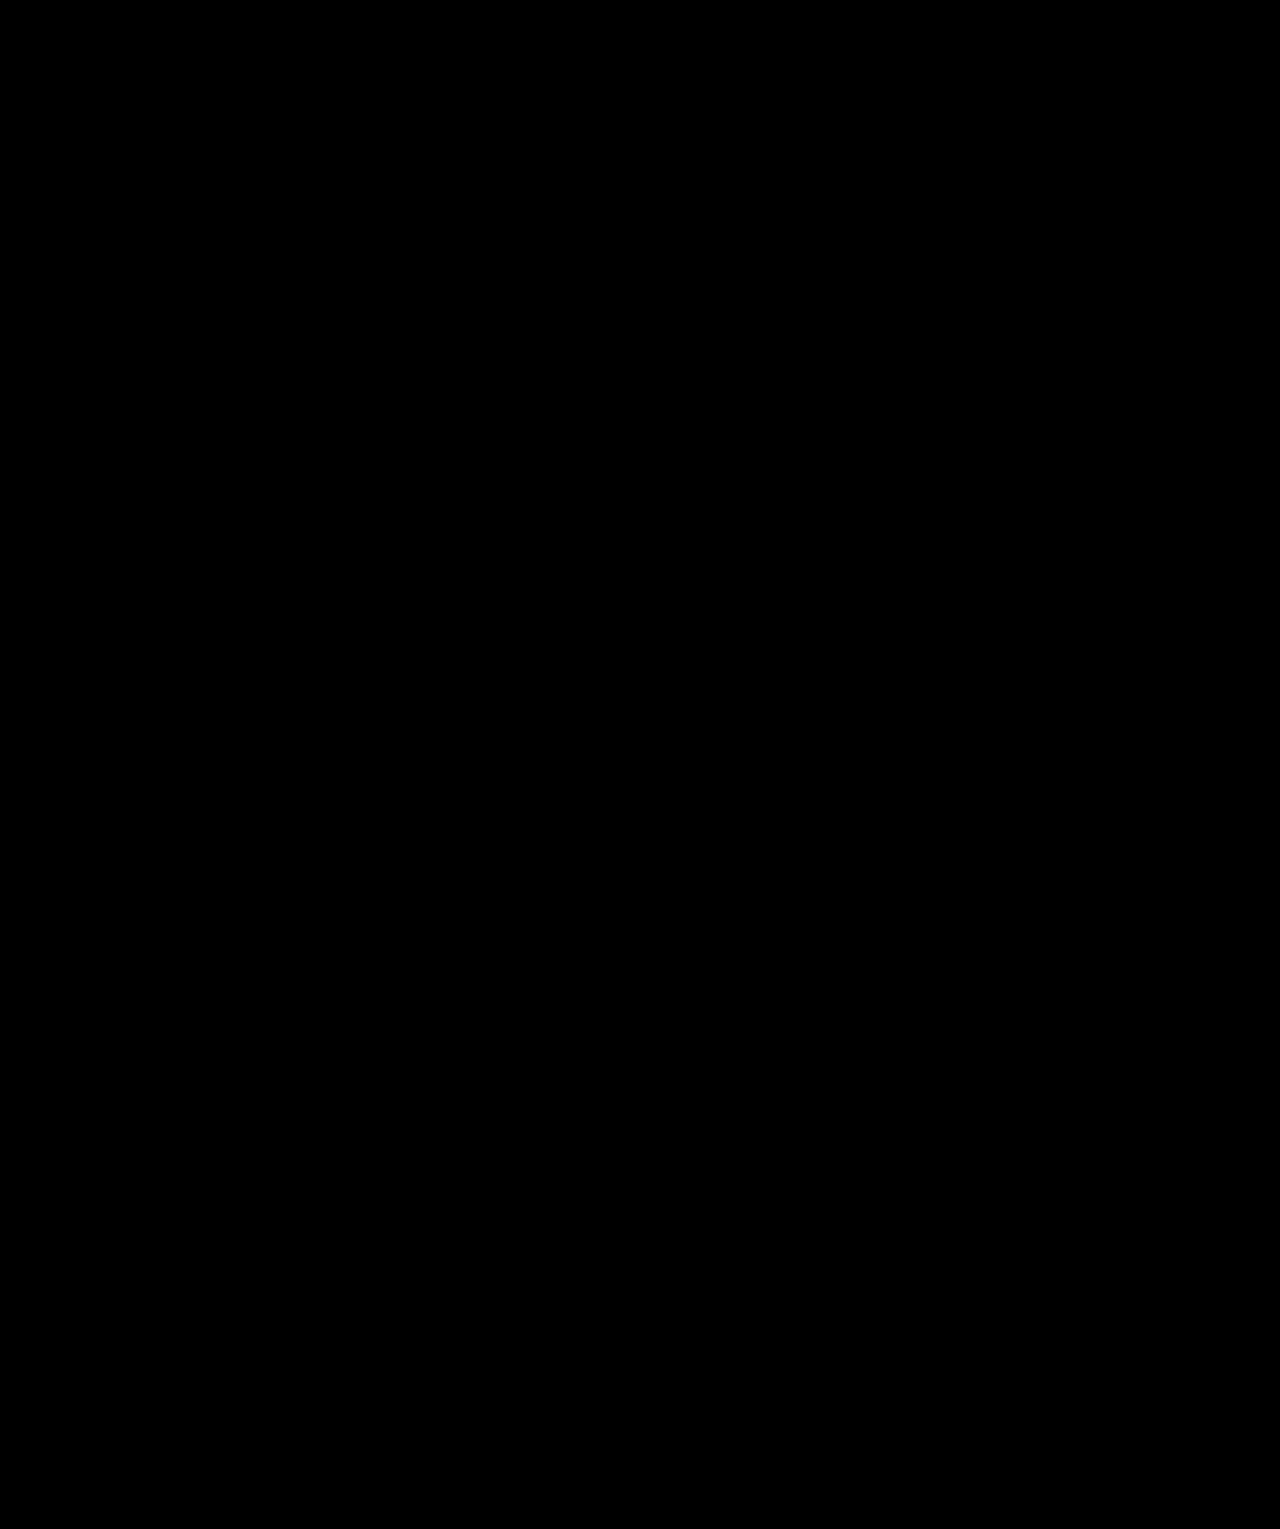
==== commit 591ad101: "Update about page: fix attributions, add DUST/LOLA, correct FOV and star catalog - Fix star catalog:" ====
--- a/templates/about.html
+++ b/templates/about.html
@@ -4,6 +4,7 @@
 <meta charset="UTF-8">
 <meta name="viewport" content="width=device-width, initial-scale=1.0">
 <title>About &mdash; Lunar Sky</title>
+<link rel="icon" type="image/png" href="/static/favicon.png">
 <link rel="stylesheet" href="/static/css/style.css">
 </head>
 <body style="background:#000;overflow-y:auto">
@@ -17,48 +18,55 @@
 <h2>THE THREE LOCATIONS</h2>
 
 <p><strong>Mare Orientale &mdash; Western Limb</strong><br>
-Standing on the eastern rim of this massive impact basin, you are on the very edge of the Moon's Earth-facing side. The Earth sits permanently on the horizon, bobbing gently with lunar libration (&plusmn;7&deg; over 27 days). You experience a full day/night cycle: 14.75 days of sunlight, then 14.75 days of darkness lit only by earthshine. This is the "default" view because it offers the most dynamic scene &mdash; sunrise, sunset, earthshine, and a horizon-hugging Earth all in one frame.</p>
+Standing on the eastern rim of this massive impact basin, you are on the very edge of the Moon's Earth-facing side. The Earth sits permanently on the horizon, bobbing gently with lunar libration (&plusmn;7&deg; over 27 days). You experience a full day/night cycle: 14.75 days of sunlight, then 14.75 days of darkness lit only by earthshine. This is the &ldquo;default&rdquo; view because it offers the most dynamic scene &mdash; sunrise, sunset, earthshine, and a horizon-hugging Earth all in one frame.</p>
 
 <p><strong>Shackleton Crater &mdash; Lunar South Pole</strong><br>
-NASA's Artemis III target. At 89.9&deg;S, the crater floor is one of the coldest places in the solar system &mdash; permanently shadowed, never reached by direct sunlight. The sun barely skims the rim, while the Earth performs a slow "libration dance" on the horizon, rising and setting over the 27-day cycle. The ground is rendered near-black because that's what you'd actually see: darkness, with only faint earthshine occasionally illuminating the regolith.</p>
+NASA's Artemis III target. At 89.9&deg;S, the crater floor is one of the coldest places in the solar system &mdash; permanently shadowed, never reached by direct sunlight. The sun barely skims the rim, while the Earth performs a slow &ldquo;libration dance&rdquo; on the horizon, rising and setting over the 27-day cycle. The ground is rendered near-black because that's what you'd actually see: darkness, with only faint earthshine occasionally illuminating the regolith.</p>
 
 <p><strong>Tranquility Base &mdash; Sea of Tranquility</strong><br>
-The Apollo 11 landing site. From here, the Earth hangs at roughly 67&deg; altitude &mdash; almost directly overhead, always in the same patch of sky. This view looks straight up at Earth with no horizon, framed by stars. The 60&deg; field of view avoids the projection distortion that plagued wider angles at this steep viewing angle.</p>
+The Apollo 11 landing site. From here, the Earth hangs at roughly 67&deg; altitude &mdash; almost directly overhead, always in the same patch of sky. This view looks straight up at Earth with no horizon, framed by stars.</p>
 
 <h2>DESIGN CHOICES</h2>
 
 <ul>
-<li><strong>90&deg; FOV</strong> (60&deg; for Tranquility) &mdash; approximates natural human vision. 150&deg; was tried first but created fisheye-like distortion at the edges, stretching star positions dishonestly.</li>
+<li><strong>90&deg; FOV</strong> &mdash; consistent across all three locations, approximating natural human peripheral vision.</li>
 <li><strong>Rotating Earth</strong> &mdash; the DSCOVR/EPIC satellite image is rotated at 15&deg;/hour based on its capture timestamp, so continents move across the disk as they would in reality.</li>
 <li><strong>No atmospheric scattering</strong> &mdash; the Moon has no atmosphere. Stars don't twinkle, they appear as steady points. There is no blue sky gradient, no horizon glow. Stars are visible during lunar day (the sun doesn't wash them out in a vacuum).</li>
 <li><strong>Permanent shadow at Shackleton</strong> &mdash; the crater floor never sees direct sunlight. The panorama is darkened to near-black, with subtle blue earthshine glow when the Earth is above the horizon.</li>
 <li><strong>Phase terminator</strong> &mdash; the day/night line on Earth is computed from the Moon's synodic phase, matching what you'd actually see from the lunar surface.</li>
 <li><strong>Earth angular size</strong> &mdash; 1.9&deg; apparent diameter (3.7&times; our Moon as seen from Earth), rendered at 1.6&times; true scale for readability at screen resolutions.</li>
+<li><strong>Pan &amp; zoom</strong> &mdash; drag to explore the sky, scroll or pinch to zoom (15&deg;&ndash;120&deg; FOV). Double-click or press Escape to snap back to the default Earth-facing view.</li>
+<li><strong>Star magnitude limit</strong> &mdash; 6.0 (5,070 stars). On the airless Moon there is no atmosphere to scatter light or set a practical naked-eye limit; magnitude 6.0 represents a conservative lower bound for naked-eye visibility in a truly dark sky.</li>
 </ul>
 
-<h2>EPHEMERIS SOURCES</h2>
+<h2>DATA SOURCES &amp; ATTRIBUTIONS</h2>
 
 <ul>
-<li><strong>VSOP87</strong> &mdash; primary planetary position engine (Sun, Mercury through Neptune), running client-side in JavaScript</li>
-<li><strong>JPL Horizons</strong> &mdash; server-side refinement for bright planets, cached and served via API every 10 minutes</li>
-<li><strong>IAU Lunar Coordinates</strong> &mdash; selenographic observer positions, lunar local sidereal time</li>
-<li><strong>DSCOVR/EPIC</strong> &mdash; real Earth photographs from NASA's Deep Space Climate Observatory at the Sun-Earth L1 point, updated every ~2 hours</li>
-<li><strong>Yale Bright Star Catalog</strong> &mdash; ~9,000 stars to magnitude 6.5, with B-V color indices for accurate star colors</li>
-<li><strong>Milky Way</strong> &mdash; ESO/S. Brunier 360&deg; panorama (<a href="https://www.eso.org/public/images/eso0932a/">eso0932a</a>, CC BY 4.0), projected from equatorial coordinates onto the lunar sky</li>
-<li><strong>Panorama</strong> &mdash; Apollo 11 Lunar Surface Closeup Camera photograph (NASA/Buzz Aldrin), used as horizon texture</li>
+<li><strong>VSOP87</strong> &mdash; primary planetary position engine (Sun, Mercury through Neptune), running client-side in JavaScript. Bretagnon &amp; Francou, 1988.</li>
+<li><strong>JPL Horizons</strong> &mdash; server-side refinement for bright planets, cached and served via API every 10 minutes. NASA Jet Propulsion Laboratory.</li>
+<li><strong>IAU Lunar Coordinates</strong> &mdash; selenographic observer positions, lunar local sidereal time.</li>
+<li><strong>DSCOVR/EPIC</strong> &mdash; real Earth photographs from NASA's Deep Space Climate Observatory at the Sun-Earth L1 point, updated every ~2 hours. NASA/NOAA.</li>
+<li><strong>HYG Database v4.1</strong> &mdash; 5,070 stars to magnitude 6.0, with J2000 equatorial coordinates and B-V color indices for accurate star colors. Compiled by David Nash from Hipparcos, Yale Bright Star Catalog, and Gliese/Jahrei&szlig; catalogs. <a href="https://github.com/astronexus/HYG-Database">astronexus/HYG-Database</a>.</li>
+<li><strong>Milky Way panorama</strong> &mdash; ESO/S. Brunier, 360&deg; equirectangular panorama (<a href="https://www.eso.org/public/images/eso0932a/">eso0932a</a>), 4096&times;2048, CC BY 4.0. Projected from equatorial coordinates onto the lunar sky using per-pixel inverse projection.</li>
+<li><strong>Lunar surface panorama</strong> &mdash; Apollo 11 photograph (NASA/Buzz Aldrin), used as horizon texture. See note below.</li>
+<li><strong>NASA DUST (planned)</strong> &mdash; Digital Lunar Exploration Sites Unreal Simulation Tool, v1.9.3, NASA Case No. MSC-27522-1. Johnson Space Center. To be used to render terrain-accurate surface panoramas from LRO LOLA digital elevation model data. Received under NASA Software Usage Agreement (General Public Release).</li>
+<li><strong>LRO LOLA DEM</strong> &mdash; Lunar Reconnaissance Orbiter Lunar Orbiter Laser Altimeter digital elevation model. NASA Goddard PGDA, <a href="https://pgda.gsfc.nasa.gov/products/view/66">pgda.gsfc.nasa.gov</a>. Underlies both DUST terrain and planned Blender renders for Orientale and Tranquility.</li>
 </ul>
+
+<h2>LUNAR SURFACE PANORAMA</h2>
+
+<p>The horizon panorama currently used at all locations is a photograph taken by Buzz Aldrin during the Apollo 11 mission at the Sea of Tranquility. It does not represent the actual surface at Shackleton Crater or Mare Orientale &mdash; no boots-on-the-ground photography exists for those locations. At Shackleton, the panorama is darkened to near-black to reflect the permanent shadow of the crater floor. At Mare Orientale, it cycles between lit and dark with the 29.5-day lunar day.</p>
+
+<p>Location-accurate terrain panoramas are planned using NASA DUST (Shackleton) and LRO LOLA elevation data rendered in Blender (Orientale, Tranquility), once those assets are prepared.</p>
 
 <h2>WHAT'S REAL, WHAT'S NOT</h2>
 
 <ul>
-<li><strong>Real:</strong> Star positions, planet positions, Earth phase, Earth altitude/azimuth, sunrise/sunset timing, libration effects, earthshine brightness, Milky Way position and structure</li>
+<li><strong>Real:</strong> Star positions, planet positions, Earth phase, Earth altitude/azimuth, sunrise/sunset timing, libration effects, earthshine brightness, Milky Way position and orientation</li>
 <li><strong>Approximate:</strong> Earth rotation (15&deg;/hr from EPIC capture time), libration amplitude</li>
 <li><strong>Artistic license:</strong> Earth rendered at 1.6&times; true angular size, star glow halos</li>
+<li><strong>Placeholder:</strong> Lunar surface panorama (Apollo 11 photo used for all three locations)</li>
 </ul>
-
-<h2>LUNAR SURFACE PANORAMA</h2>
-
-<p>The horizon panorama used at all locations is a single photograph taken by Buzz Aldrin during the Apollo 11 mission at the Sea of Tranquility. It does not represent the actual surface at Shackleton Crater or Mare Orientale &mdash; no boots-on-the-ground photography exists for those locations. At Shackleton, the panorama is darkened to near-black to reflect the permanent shadow of the crater floor. At Mare Orientale, it cycles between lit and dark with the 29.5-day lunar day.</p>
 
 <h2>TECHNICAL NOTES</h2>
 
@@ -66,6 +74,8 @@
 
 <p>The lunar local sidereal time computation accounts for the Moon's synchronous rotation, converting Earth-centric RA/Dec coordinates into selenographic alt/azimuth. Earth's position is computed directly from selenographic geometry rather than the inverse-Moon approach, which is more accurate for limb and polar observers.</p>
 
+<p>The Milky Way is rendered via per-pixel inverse projection: each screen pixel is reverse-projected to alt/az, converted to equatorial RA/Dec, then sampled from the ESO equirectangular panorama with bilinear interpolation. This ensures the galactic plane aligns correctly with the star catalog at all times and locations.</p>
+
 </div>
 </body>
 </html>
--- a/static/css/style.css
+++ b/static/css/style.css
@@ -1,6 +1,7 @@
 *{margin:0;padding:0;box-sizing:border-box}
 html,body{width:100%;height:100%;background:#000;overflow:hidden}
-canvas{display:block;width:100%;height:100%}
+canvas{display:block;width:100%;height:100%;cursor:grab}
+canvas:active{cursor:grabbing}
 
 #hud{
   position:fixed;bottom:0;left:0;right:0;
